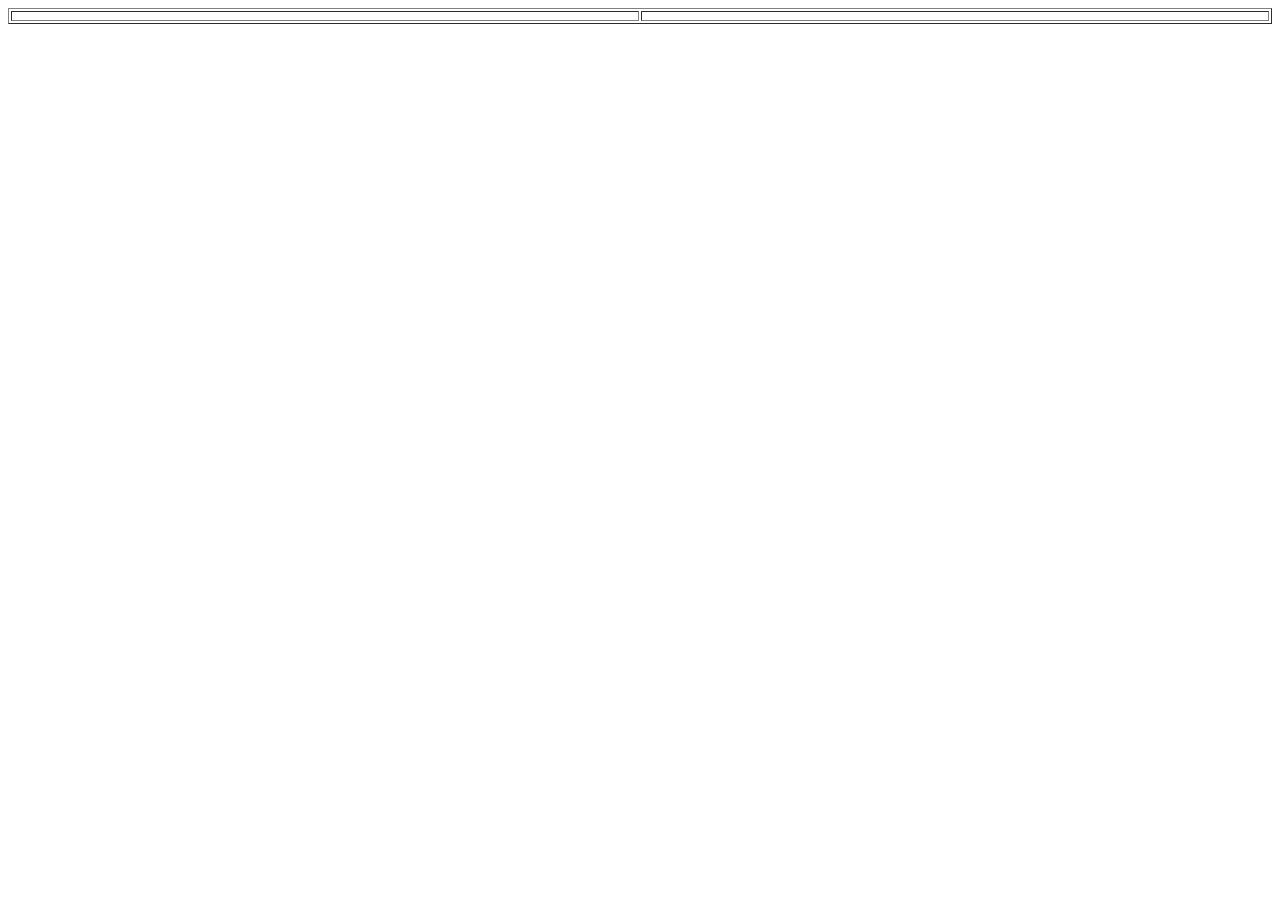
==== index.html @ ec884e60 "first commit" ====
<html>
    <head>
        <title>Threadly Login</title>
    </head>
    <body>
        <form name = "formLogin" action = "" method = "post">
            <table border = "1" width = "100%">
                <tr>
                    <td width = "50%">
                        <table>
                            <tr>
                                <td><td>
                            </tr>
                        </table>
                    </td>
                    <td width = "50%"></td>
                </tr>
            </table>
        </form>
    </body>

</html>
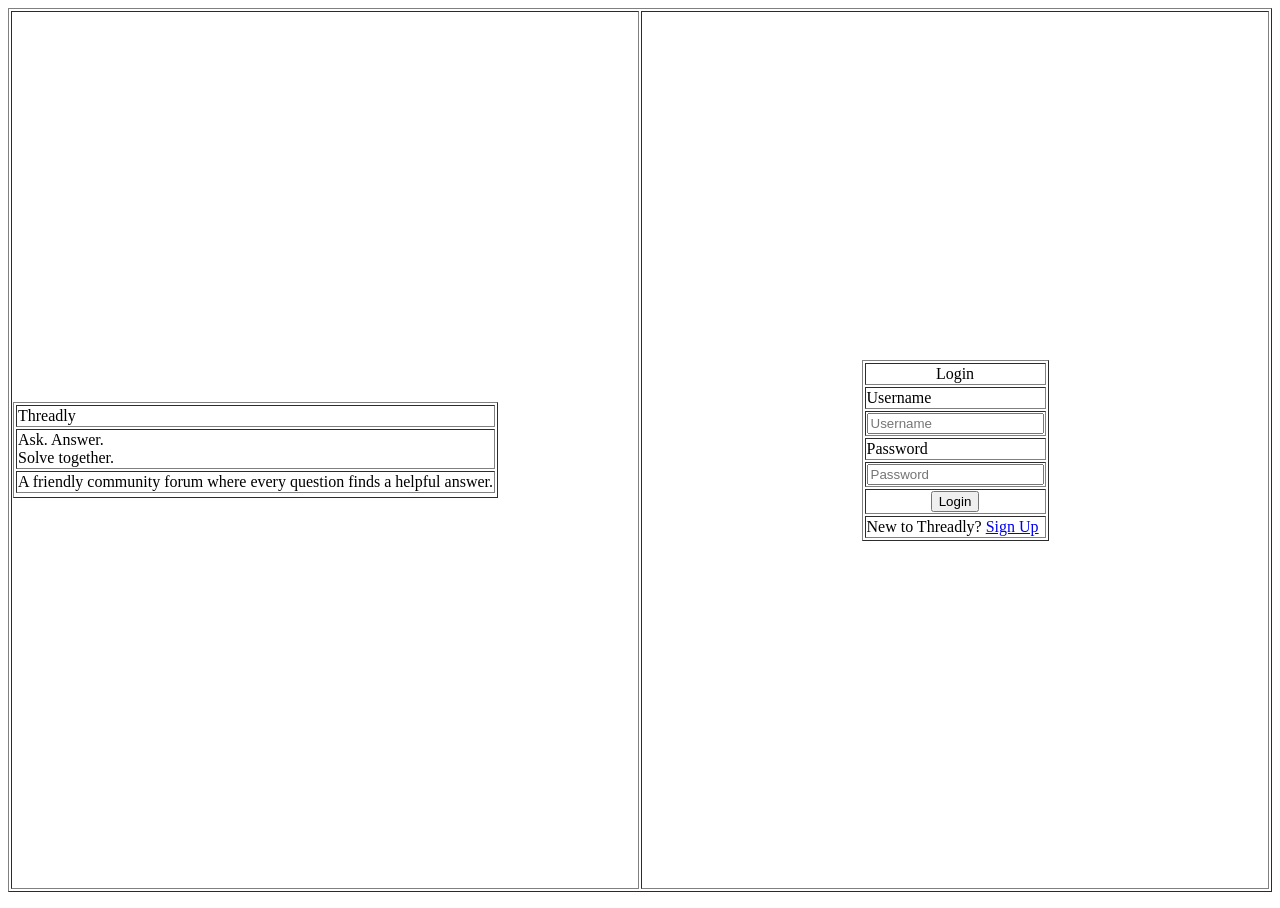
==== commit 8d2be0cb: "added input fields" ====
--- a/index.html
+++ b/index.html
@@ -4,16 +4,46 @@
     </head>
     <body>
         <form name = "formLogin" action = "" method = "post">
-            <table border = "1" width = "100%">
+            <table border = "1" height = "100%" width = "100%">
                 <tr>
-                    <td width = "50%">
-                        <table>
+                    <td width ="50%">
+                        <table border = "1">
                             <tr>
-                                <td><td>
+                                <td>Threadly</td>
+                            </tr>
+                            <tr>
+                                <td>Ask. Answer. <br>Solve together.</td>
+                            </tr>
+                            <tr>
+                                <td><p>A friendly community forum where every question finds a helpful answer.</p></td>
+                            <tr>
+                        </table>
+                    </td>
+                    <td>
+                        <table align = "center" border = "1">
+                            <tr>
+                                <td align = "center">Login</td>
+                            </tr>
+                            <tr>
+                                <td>Username</td>
+                            </tr>
+                            <tr>
+                                <td><input type = "text" placeholder = "Username"></td>
+                            </tr>
+                            <tr>
+                                <td>Password</td>
+                            </tr>
+                            <tr>
+                                <td><input type = "text" placeholder = "Password"></td>
+                            </tr>
+                            <tr>
+                                <td align = "center"><input type = "submit" value = "Login"></td>
+                            </tr>
+                            <tr>
+                                <td>New to Threadly? <a href = "signup" >Sign Up</a></td>
                             </tr>
                         </table>
                     </td>
-                    <td width = "50%"></td>
                 </tr>
             </table>
         </form>
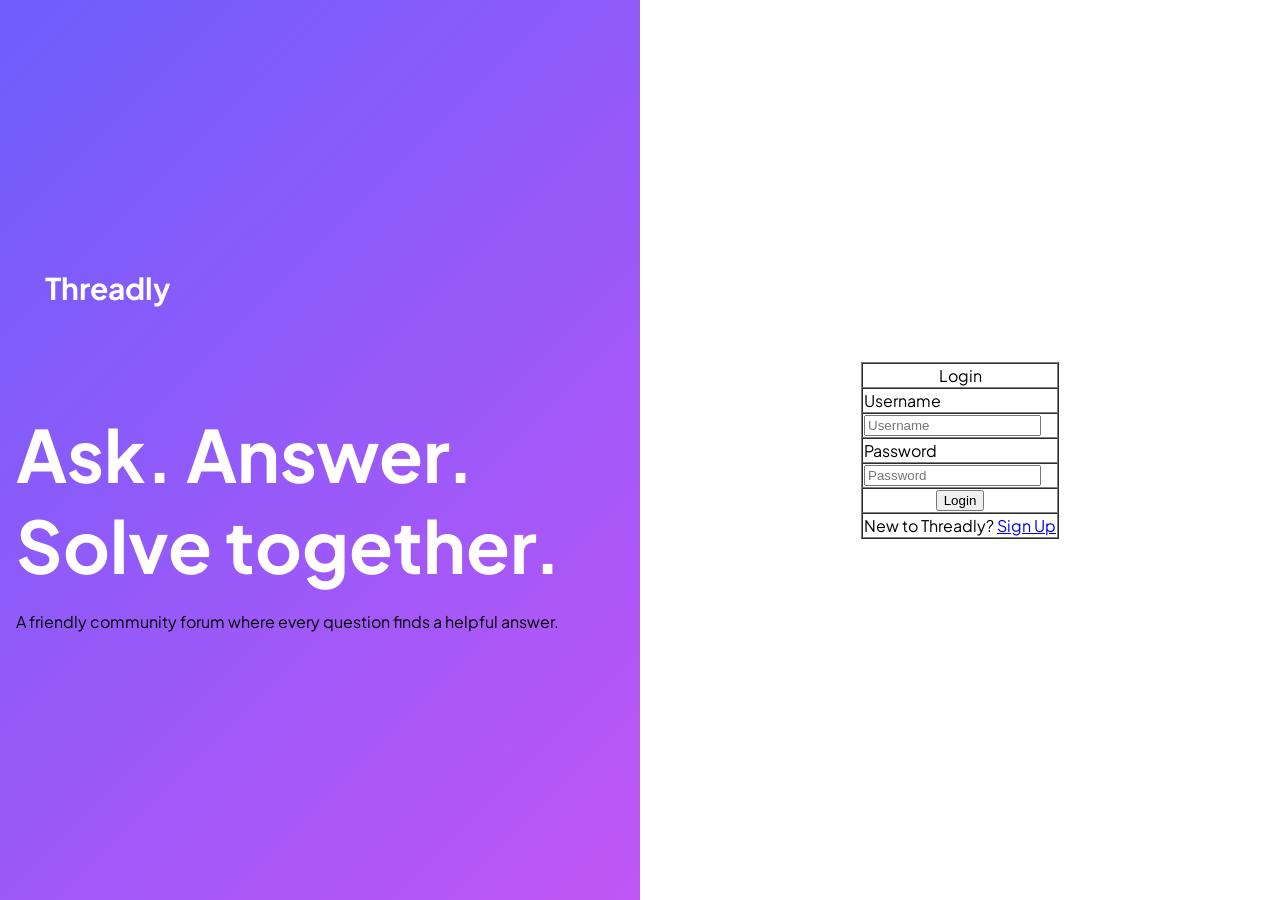
==== commit a5d1e36f: "started css" ====
--- a/index.html
+++ b/index.html
@@ -1,24 +1,27 @@
 <html>
     <head>
         <title>Threadly Login</title>
+        <link href="https://fonts.googleapis.com/css2?family=Plus+Jakarta+Sans:wght@400;500;600;700;800&display=swap" rel="stylesheet">
+        <link rel = "stylesheet" type = "text/css" href = "/css/styles.css">
     </head>
     <body>
         <form name = "formLogin" action = "" method = "post">
-            <table border = "1" height = "100%" width = "100%">
+            <table id = "layout">
                 <tr>
-                    <td width ="50%">
-                        <table border = "1">
+                    <td class = "login-details">
+                        <table>
                             <tr>
-                                <td>Threadly</td>
+                                <td class = "name">Threadly</td>
                             </tr>
                             <tr>
-                                <td>Ask. Answer. <br>Solve together.</td>
+                                <td class = "motto">Ask. Answer. <br>Solve together.</td>
                             </tr>
                             <tr>
-                                <td><p>A friendly community forum where every question finds a helpful answer.</p></td>
-                            <tr>
+                                <td>A friendly community forum where every question finds a helpful answer.</td>
+                            </tr>
                         </table>
                     </td>
+                
                     <td>
                         <table align = "center" border = "1">
                             <tr>
--- a/css/styles.css
+++ b/css/styles.css
@@ -0,0 +1,43 @@
+.login-details
+{
+    background : linear-gradient(135deg, #6d5efc, #c056f5);
+    width: 50%;
+    padding-left: 15px;
+    padding-right: 15px;
+}
+.name
+{
+    padding-left: 30px;
+    padding-bottom: 100px;
+    
+    font-size: 30px;
+    font-weight: bold;
+    color: white;
+}
+.motto
+{
+    
+    color: white;
+    font-weight: bold;
+    font-size: 72px;
+    padding-bottom: 20px;
+    
+}
+body
+{
+    margin: 0;
+    padding: 0;
+    height: 100%;
+    font-family: Plus Jakarta Sans;
+}
+#layout
+{
+    padding: 0;
+    height: 100%;
+    width: 100%;
+
+}
+table 
+{
+    border-spacing: 0;
+}
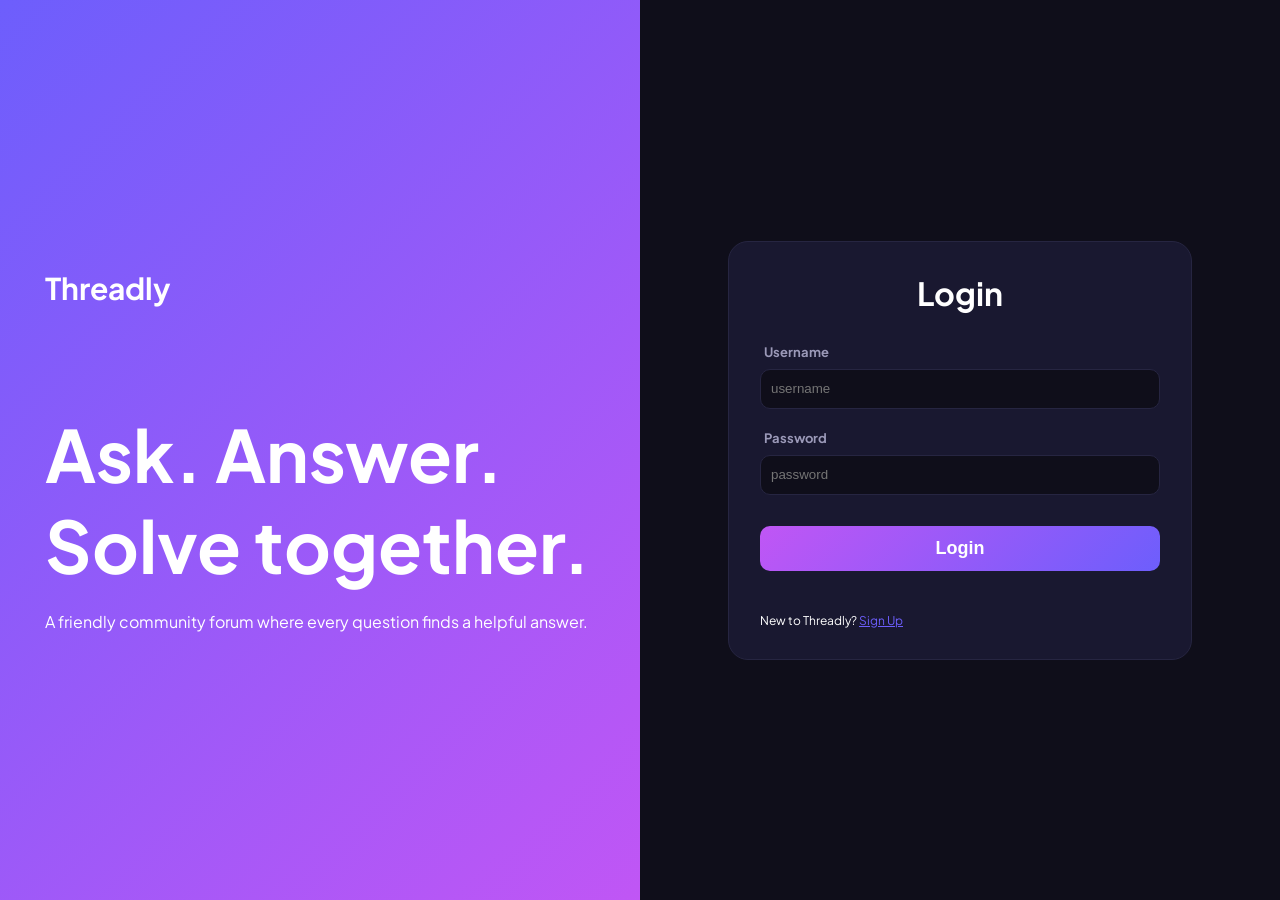
==== commit 234a8d53: "added signup.html" ====
--- a/index.html
+++ b/index.html
@@ -8,7 +8,7 @@
         <form name = "formLogin" action = "" method = "post">
             <table id = "layout">
                 <tr>
-                    <td class = "login-details">
+                    <td class = "login-info">
                         <table>
                             <tr>
                                 <td class = "name">Threadly</td>
@@ -17,33 +17,34 @@
                                 <td class = "motto">Ask. Answer. <br>Solve together.</td>
                             </tr>
                             <tr>
-                                <td>A friendly community forum where every question finds a helpful answer.</td>
+                                <td id = "description">A friendly community forum where every question finds a helpful answer.</td>
                             </tr>
                         </table>
                     </td>
                 
-                    <td>
-                        <table align = "center" border = "1">
+                    <td class = "login-details-background">
+                        <table class = "login-details">
                             <tr>
-                                <td align = "center">Login</td>
+                                <td class = "login-title">Login</td>
                             </tr>
                             <tr>
-                                <td>Username</td>
+                                <td class = "input-names">Username</td>
                             </tr>
                             <tr>
-                                <td><input type = "text" placeholder = "Username"></td>
+                                <td class = "input-cells"><input type = "text" placeholder = "username" name = "username" class = "textbox"></td>
                             </tr>
                             <tr>
-                                <td>Password</td>
+                                <td class = "input-names">Password</td>
                             </tr>
                             <tr>
-                                <td><input type = "text" placeholder = "Password"></td>
+                                <td class = "input-cells"><input type = "text" placeholder = "password" name = "password" class = "textbox"></td>
                             </tr>
                             <tr>
-                                <td align = "center"><input type = "submit" value = "Login"></td>
+                                <td><input type = "submit" value = "Login" class = "login-button"></td>
                             </tr>
+                           
                             <tr>
-                                <td>New to Threadly? <a href = "signup" >Sign Up</a></td>
+                                <td class = "switch-login">New to Threadly? <a href = "signup.html" class = "switch-link">Sign Up</a></td>
                             </tr>
                         </table>
                     </td>
--- a/css/styles.css
+++ b/css/styles.css
@@ -1,9 +1,96 @@
-.login-details
+#layout
+{
+    padding: 0;
+    height: 100%;
+    width: 100%;
+}
+.login-info
 {
     background : linear-gradient(135deg, #6d5efc, #c056f5);
     width: 50%;
     padding-left: 15px;
     padding-right: 15px;
+}
+.login-details-background
+{
+    background-color: #0f0e1a;
+    width: 50%;
+}
+.login-details
+{
+    height: 410px;
+    width: 410px;
+    border-radius: 20px;
+    border : 1.5px solid;
+    border-color: #262541;
+    color : white;
+    margin: auto;
+    background-color: #191830;
+    padding: 30px;
+}
+.login-title
+{
+    text-align: center;
+    font-size: 32px;
+    font-weight: bold;
+    padding-bottom: 30px;
+}
+.input-names
+{
+    height: 0px;
+    font-size: 13px;
+    font-weight: bold;
+    color: #9b99b8 ;
+    padding-left: 5px;
+}
+.input-cells
+{
+    height: 0px;
+    padding-bottom: 20px;
+    padding-top: 8px;
+}
+.textbox
+{
+    width: 400px;
+    height: 40px;
+    border-radius: 10px;
+    border: 1px solid;
+    border-color: #262541;
+    padding: 10px;
+    background-color: #0f0e1a;
+    color: white;
+}
+.textbox:focus /*when textbox is clicked*/
+{
+    outline: 2px solid #6d5efc;
+}
+.login-button /*will also used as sign-up button*/
+{
+    background : linear-gradient(135deg, #c056f5, #6d5efc );
+    width: 400px;
+    height: 45px;
+    border-radius: 10px;
+    border: 0px solid;
+    
+    margin-bottom: 40px;
+    margin-top: 10px;
+    color: white;
+    font-size: 18px;
+    font-weight: bold;
+}
+.login-button:hover
+{
+    background : linear-gradient(135deg, #6d5efc , #c056f5);
+
+}
+.switch-login
+{
+    font-size: 12px;
+}
+.switch-link
+{
+    color: #6d5efc;
+    text-shadow: bold;
 }
 .name
 {
@@ -21,22 +108,24 @@
     font-weight: bold;
     font-size: 72px;
     padding-bottom: 20px;
+    padding-left: 30px;
     
+}
+#description
+{
+    font-size: 16px;
+    color: white;
+    padding-left: 30px;
 }
 body
 {
-    margin: 0;
-    padding: 0;
-    height: 100%;
-    font-family: Plus Jakarta Sans;
-}
-#layout
-{
+    margin: auto;
     padding: 0;
     height: 100%;
     width: 100%;
+    font-family: Plus Jakarta Sans;
+}
 
-}
 table 
 {
     border-spacing: 0;
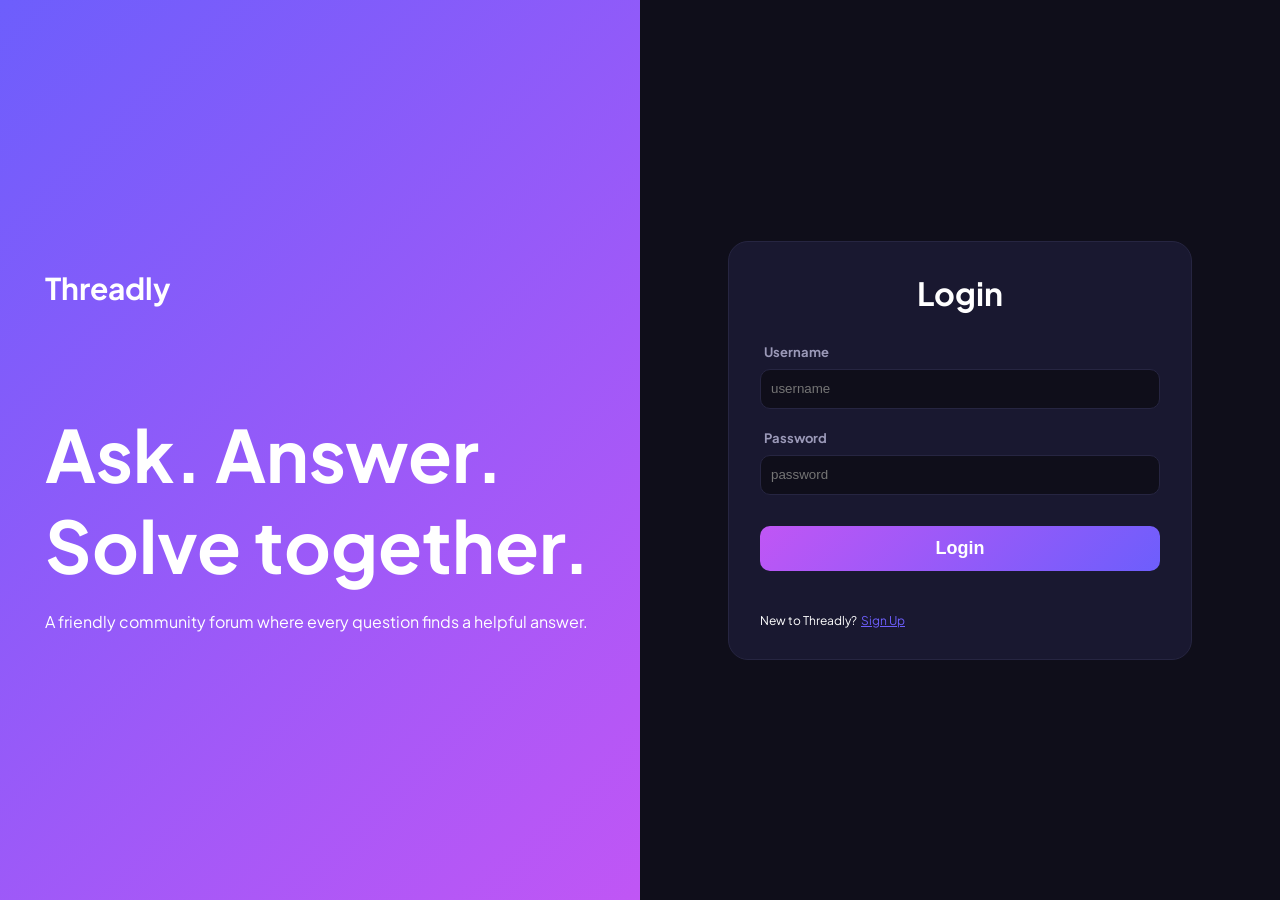
==== commit 3a9baff0: "added connection, register and checkcredetials" ====
--- a/index.html
+++ b/index.html
@@ -2,10 +2,10 @@
     <head>
         <title>Threadly Login</title>
         <link href="https://fonts.googleapis.com/css2?family=Plus+Jakarta+Sans:wght@400;500;600;700;800&display=swap" rel="stylesheet">
-        <link rel = "stylesheet" type = "text/css" href = "/css/styles.css">
+        <link rel = "stylesheet" type = "text/css" href = "css/styles.css">
     </head>
     <body>
-        <form name = "formLogin" action = "" method = "post">
+        <form name = "formLogin" action = "checkcredentials.php" method = "post">
             <table id = "layout">
                 <tr>
                     <td class = "login-info">
@@ -44,7 +44,7 @@
                             </tr>
                            
                             <tr>
-                                <td class = "switch-login">New to Threadly? <a href = "signup.html" class = "switch-link">Sign Up</a></td>
+                                <td class = "switch-login">New to Threadly?&nbsp;&nbsp;<a href = "signup.html" class = "switch-link">Sign Up</a></td>
                             </tr>
                         </table>
                     </td>
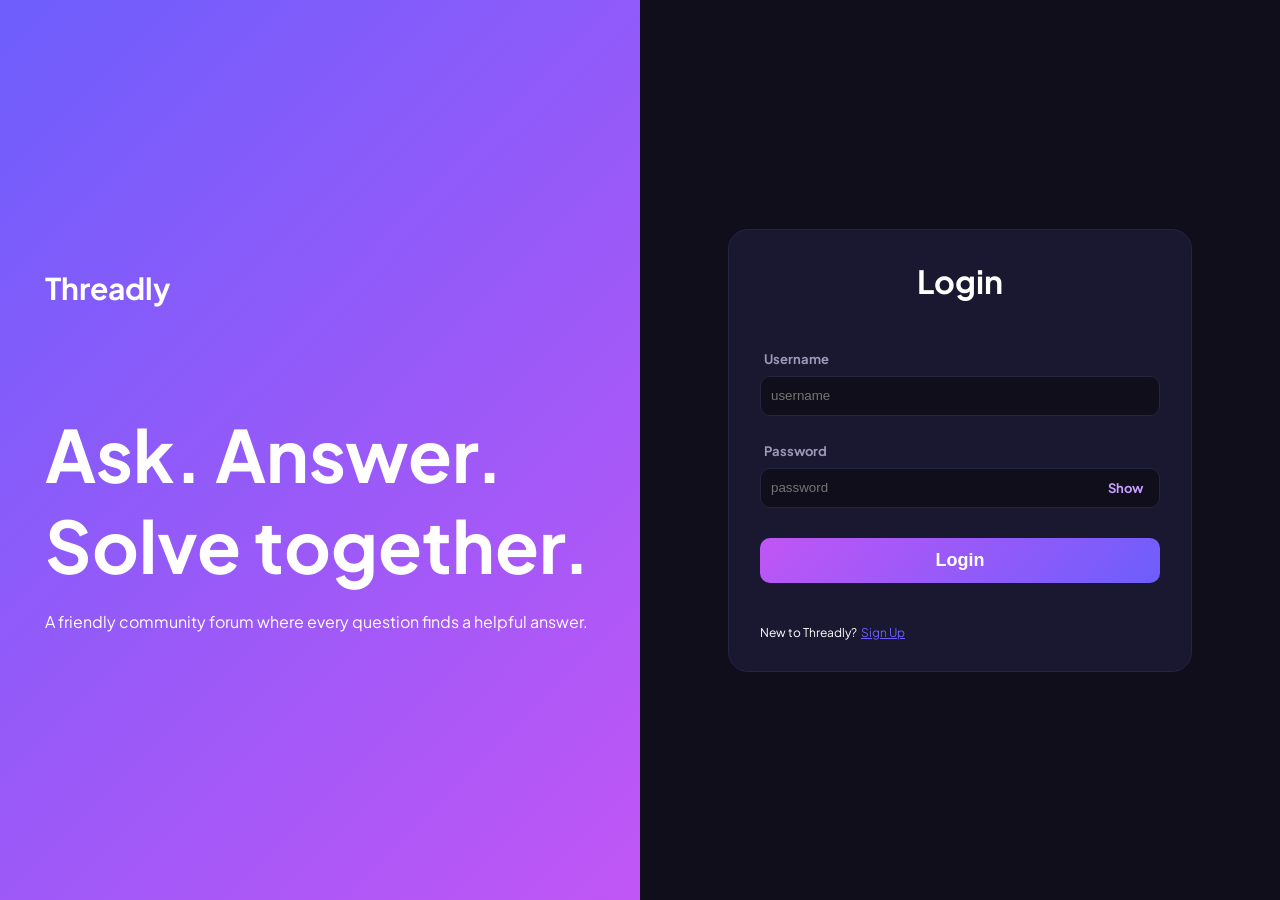
==== commit f647ddbf: "error html" ====
--- a/index.html
+++ b/index.html
@@ -2,49 +2,67 @@
     <head>
         <title>Threadly Login</title>
         <link href="https://fonts.googleapis.com/css2?family=Plus+Jakarta+Sans:wght@400;500;600;700;800&display=swap" rel="stylesheet">
-        <link rel = "stylesheet" type = "text/css" href = "css/styles.css">
+        <link rel="stylesheet" type="text/css" href="css/styles.css">
+        <script src="js/loginerrors.js" defer></script>
+        <script type="text/javascript" src="js/validatelogin.js"></script>
     </head>
+
     <body>
-        <form name = "formLogin" action = "checkcredentials.php" method = "post">
-            <table id = "layout">
+        <form name="formLogin" action="checkcredentials.php" method="post">
+            <table id="layout">
                 <tr>
-                    <td class = "login-info">
+                    <td class="login-info">
                         <table>
                             <tr>
-                                <td class = "name">Threadly</td>
+                                <td class="name">Threadly</td>
                             </tr>
                             <tr>
-                                <td class = "motto">Ask. Answer. <br>Solve together.</td>
+                                <td class="motto">Ask. Answer.<br>Solve together.</td>
                             </tr>
                             <tr>
-                                <td id = "description">A friendly community forum where every question finds a helpful answer.</td>
+                                <td id="description">A friendly community forum where every question finds a helpful answer.</td>
                             </tr>
                         </table>
                     </td>
-                
-                    <td class = "login-details-background">
-                        <table class = "login-details">
+
+                    <td class="login-details-background">
+                        <table class="login-details">
                             <tr>
-                                <td class = "login-title">Login</td>
+                                <td class="login-title">Login</td>
                             </tr>
                             <tr>
-                                <td class = "input-names">Username</td>
+                                <td class="input-names">Username</td>
                             </tr>
                             <tr>
-                                <td class = "input-cells"><input type = "text" placeholder = "username" name = "username" class = "textbox"></td>
+                                <td class="input-cells">
+                                    <input type="text" name="username" placeholder="username" class="textbox">
+                                </td>
                             </tr>
                             <tr>
-                                <td class = "input-names">Password</td>
+                                <td><p id="errorUsername" class="error"></p></td>
                             </tr>
                             <tr>
-                                <td class = "input-cells"><input type = "text" placeholder = "password" name = "password" class = "textbox"></td>
+                                <td class="input-names">Password</td>
                             </tr>
                             <tr>
-                                <td><input type = "submit" value = "Login" class = "login-button"></td>
+                                <td class="input-cells">
+                                    <div class="password-container">
+                                        <input type="password" name="password" id="password" placeholder="password" class="textbox">
+                                        <input type="button" id="passwordToggleButton" class="password-toggle" onclick="togglePassword()" value="Show">
+                                    </div>
+                                </td>
                             </tr>
-                           
                             <tr>
-                                <td class = "switch-login">New to Threadly?&nbsp;&nbsp;<a href = "signup.html" class = "switch-link">Sign Up</a></td>
+                                <td><p id="errorPassword" class="error"></p></td>
+                            </tr>
+                            <tr>
+                                <td><p id="loginError" class="error"></p></td>
+                            </tr>
+                            <tr>
+                                <td><input type="submit" value="Login" class="login-button"></td>
+                            </tr>
+                            <tr>
+                                <td class="switch-login">New to Threadly?&nbsp;&nbsp;<a href="signup.html" class="switch-link">Sign Up</a></td>
                             </tr>
                         </table>
                     </td>
@@ -52,5 +70,4 @@
             </table>
         </form>
     </body>
-
 </html>
--- a/css/styles.css
+++ b/css/styles.css
@@ -42,14 +42,15 @@
     font-weight: bold;
     color: #9b99b8 ;
     padding-left: 5px;
+    padding-top: 20px;
 }
 .input-cells
 {
     height: 0px;
-    padding-bottom: 20px;
+    padding-bottom: 5px;
     padding-top: 8px;
 }
-.textbox
+.textbox,textarea
 {
     width: 400px;
     height: 40px;
@@ -64,7 +65,7 @@
 {
     outline: 2px solid #6d5efc;
 }
-.login-button /*will also used as sign-up button*/
+.login-button /*will also used as sign-up,post button*/
 {
     background : linear-gradient(135deg, #c056f5, #6d5efc );
     width: 400px;
@@ -73,7 +74,7 @@
     border: 0px solid;
     
     margin-bottom: 40px;
-    margin-top: 10px;
+    margin-top: 20px;
     color: white;
     font-size: 18px;
     font-weight: bold;
@@ -129,4 +130,349 @@
 table 
 {
     border-spacing: 0;
+}
+.error
+{
+    font-size: 12px;
+    margin-left: 8px ;
+    color: red;
+}
+.threadly-title
+{
+    background: linear-gradient(135deg, #6d5efc, #c056f5);
+    background-clip: text;
+    color: transparent;
+    font-weight: 800;
+    font-size: 24px;
+    padding-left: 15px;
+    width: 20px;
+}
+.home-body
+{
+    background-color: #0f0e1a;
+    font-family: Plus Jakarta Sans;
+    margin: auto;
+    padding: 0;
+    height: 100%;
+    width: 100%;
+    color: white;
+    overflow: hidden; 
+}
+#username
+{
+    color: white;
+    font-weight: bold;
+    padding-right: 20px;
+    text-align: right;  
+}
+#logout-button
+{
+    width: 80px;
+    height: 30px;
+    border-radius: 10px;
+    border: 1px solid;
+    border-color: red;
+    margin-top: 10px;
+    color: red;
+    background-color: transparent;
+    font-size: 14px;
+    font-weight: bold;
+    margin: auto;
+    margin-top: 15px;
+}
+#logout-button:hover
+{
+    width: 80px;
+    height: 30px;
+    border-radius: 10px;
+    border: 1px solid;
+    border-color: red;
+    color: #0f0e1a;
+    background-color: red;
+    font-size: 14px;
+    font-weight: bold;
+    margin: auto;
+    margin-top: 15px;
+}
+#logout-button-background
+{
+    width: 100px;
+    padding-right: 10px;
+}
+.password-container
+{
+    position: relative;
+}
+
+.password-container .textbox
+{
+    width: 100%;
+    box-sizing: border-box;
+    padding-right: 65px;
+}
+
+.password-toggle
+{
+    position: absolute;
+    right: 12px;
+    top: 50%;
+    transform: translateY(-50%);
+    background: transparent;
+    border: none;
+    padding: 5px;
+    color: #c7a0ff;
+    font-family: inherit;
+    font-size: 13px;
+    font-weight: bold;
+    cursor: pointer;
+}
+
+.password-toggle:hover
+{
+    color: white;
+}
+
+#top-nav-bar
+{
+    height: 60px; 
+    background-color: #191830 ;
+    border-spacing: 0;
+}
+#left-nav-bar
+{
+    height: calc(100vh - 80px); /*screen height - top bar (60px) - top and bottom margin (20px)*/
+    /*vh gets full screen size*/
+    width: 250px;
+    background-color: #191830 ;
+    color: white;
+    border-spacing: 0;
+    margin: 10px;
+    border-radius: 20px;
+    border : 1.5px solid #262541;
+}
+#input-area
+{
+    background-color: #302338 ;
+    margin: auto;
+    margin-top: 20px;
+    margin-bottom: 20px;
+    width: 100%;
+    height: 100px;
+    padding: 15px;
+    border-radius: 20px;
+    border : 1.5px solid #262541;
+}
+#content-area /*scrolling area*/
+{
+    height: calc(100vh - 60px); 
+    overflow-y: auto;
+    overflow-x: hidden;
+    padding-right: 20px; 
+    box-sizing: border-box;
+    scrollbar-width: thin;
+    scrollbar-color: #262541 transparent;
+}
+#title-textbox
+{
+    width: 500px;
+    box-sizing: border-box;
+    font-family: Plus Jakarta Sans;
+    margin-bottom: 10px;
+}
+#content-textbox
+{
+    width: 100%;
+    height: 100px;
+    padding-right: 15px;
+    box-sizing: border-box;
+    font-family: Plus Jakarta Sans;
+}
+.post-button /*will also used as sign-up,post button*/
+{
+    background : linear-gradient(135deg, #c056f5, #6d5efc );
+    width: 70px;
+    height: 43.26px;
+    border-radius: 10px;
+    border: 0px solid;
+    
+    margin-bottom: 15px;
+    margin-top: 20px;
+    color: white;
+    font-size: 18px;
+    font-weight: bold;
+}
+.post-button:hover
+{
+    background : linear-gradient(135deg, #6d5efc , #c056f5);
+}
+.thread-card
+{
+    background-color: #191830 ;
+    width: 100%;
+    margin-bottom: 20px;
+    padding: 15px;
+    border-radius: 20px;
+    border : 1.5px solid #262541;
+    color: white;
+    
+}
+.thread-card:hover
+{
+    outline: transparent;
+    border-color: #6d5efc;
+}
+.thread-content
+{
+    color: #9b99b8;
+    padding-bottom: 15px;
+    overflow-wrap: anywhere; /*breaks very long words instead of overflowing*/
+}
+.thread-user
+{
+    font-size: 13px;
+    font-weight: bold;
+    color: #6d5efc;
+    padding-left: 5px;
+    padding-top: 15px;
+    text-align: left;
+}
+.user-image-thread-background
+{
+    width : 30px;
+}
+.nav-button
+{
+    text-decoration: none;  /*removes underline*/
+    display: block;
+    padding: 15px;
+    margin-bottom: 10px;
+    font-weight: bold;
+    border-radius: 10px;
+    color: #9b99b8;
+}
+.nav-button-active
+{
+    text-decoration: none; /*removes underline*/
+    display: block;
+    padding: 15px;
+    margin-bottom: 10px;
+    font-weight: bold;
+    border-radius: 10px;
+    background-color: #6d5efc;
+    color: white;
+}
+.nav-button:hover
+{   
+    background-color: #262541;
+    color: white;
+}
+
+
+.search-bar:focus-within {
+    border-color: #6d5efc;
+    
+}
+
+.search-bar {
+    background-color: #262541;
+    border: 1px solid #464064;
+    padding: 12px;
+    border: none;
+    outline: none;
+    border-radius: 20px;
+    width: 100%;;
+    color: white;
+    font-size: 14px;
+    padding-top: 10px;
+    
+}
+
+
+.search-button {
+    padding: 12px;
+    border: none;
+    border-radius: 50px;
+    background: linear-gradient(135deg, #c056f5, #6d5efc);
+    color: white;
+    font-weight: 600;
+    text-align: right;
+    margin:10px;
+}
+
+.search-button:hover {
+    background: linear-gradient(135deg, #6d5efc, #c056f5);
+}
+
+.search-button:active {
+    transform: scale(0.97);
+}
+
+.error-page
+{
+    background-color: #0f0e1a;
+    font-family: "Plus Jakarta Sans", Arial, sans-serif;
+    color: white;
+    margin: 0;
+}
+
+.error-box
+{
+    width: 450px;
+    margin: 150px auto;
+    padding: 30px;
+    text-align: center;
+    background-color: #191830;
+    border: 1.5px solid #262541;
+    border-radius: 20px;
+}
+
+.error-title
+{
+    font-size: 28px;
+    margin-bottom: 15px;
+}
+
+.error-description
+{
+    color: #9b99b8;
+    line-height: 1.6;
+    padding-bottom: 20px;
+}
+
+.error-button
+{
+    display: inline-block;
+    width: 120px;
+    margin: 10px 3px;
+    border: 1px solid transparent;
+    border-radius: 10px;
+    color: white;
+    font-size: 16px;
+    font-weight: bold;
+    text-align: center;
+    text-decoration: none;
+    line-height: 43px;
+    cursor: pointer;
+}
+
+.error-home
+{
+    background: linear-gradient(135deg, #c056f5, #6d5efc);
+}
+
+.error-home:hover
+{
+    background: linear-gradient(135deg, #6d5efc, #c056f5);
+}
+
+.error-login
+{
+    background-color: #262541;
+    border-color: #454363;
+    color: #c7c5dc;
+}
+
+.error-login:hover
+{
+    background-color: #343250;
 }
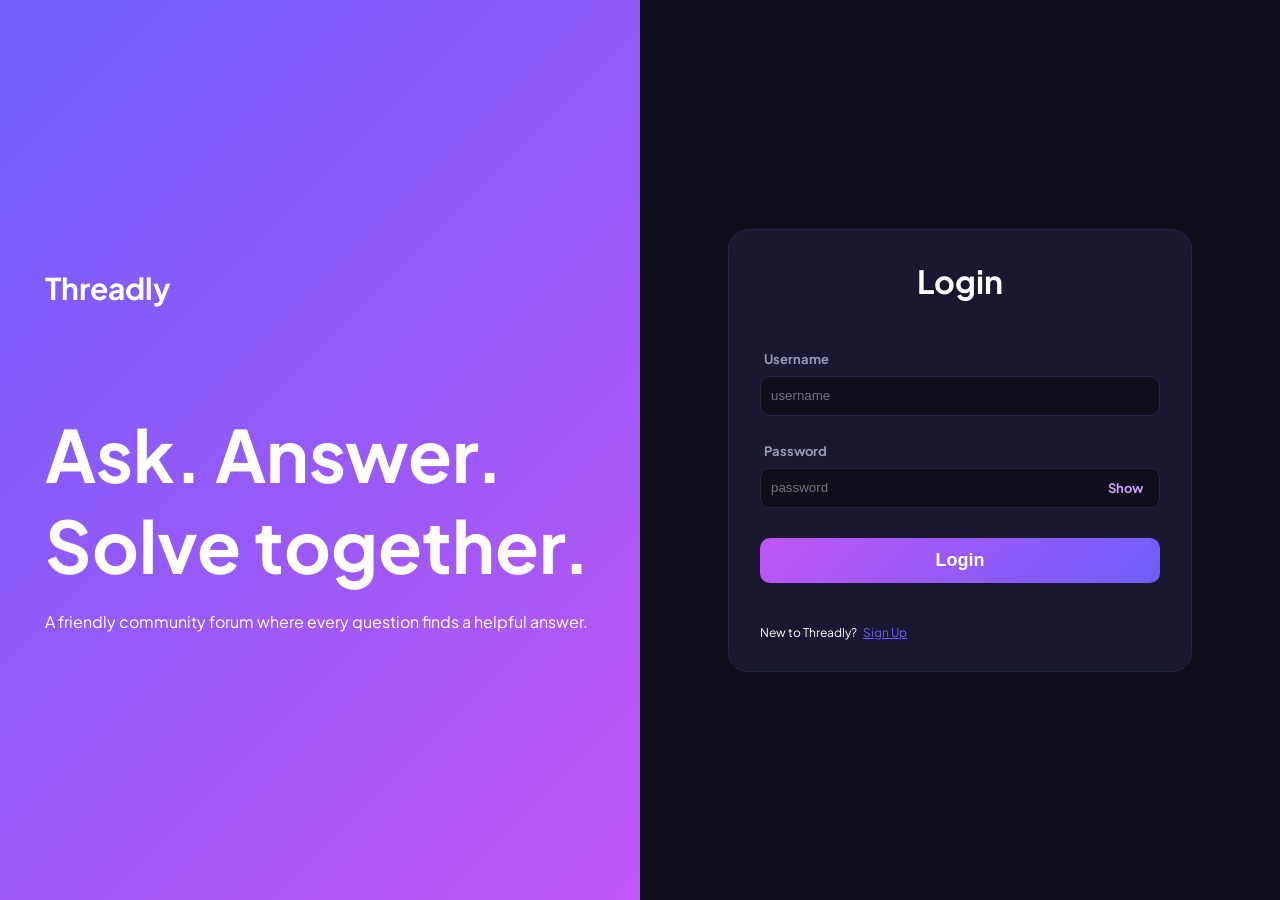
==== commit 81c7a7ba: "befor a big change" ====
--- a/index.html
+++ b/index.html
@@ -1,10 +1,12 @@
+
 <html>
     <head>
         <title>Threadly Login</title>
         <link href="https://fonts.googleapis.com/css2?family=Plus+Jakarta+Sans:wght@400;500;600;700;800&display=swap" rel="stylesheet">
-        <link rel="stylesheet" type="text/css" href="css/styles.css">
+        <link rel="stylesheet" type="text/css" href="css/styles.css?v=2">
         <script src="js/loginerrors.js" defer></script>
-        <script type="text/javascript" src="js/validatelogin.js"></script>
+        <script src ="js/togglepassword.js"></script>
+        <script src="js/validatelogin.js"></script>
     </head>
 
     <body>
@@ -17,10 +19,16 @@
                                 <td class="name">Threadly</td>
                             </tr>
                             <tr>
-                                <td class="motto">Ask. Answer.<br>Solve together.</td>
+                                <td class="motto">
+                                    Ask. Answer.<br>
+                                    Solve together.
+                                </td>
                             </tr>
                             <tr>
-                                <td id="description">A friendly community forum where every question finds a helpful answer.</td>
+                                <td id="description">
+                                    A friendly community forum where every
+                                    question finds a helpful answer.
+                                </td>
                             </tr>
                         </table>
                     </td>
@@ -30,6 +38,7 @@
                             <tr>
                                 <td class="login-title">Login</td>
                             </tr>
+
                             <tr>
                                 <td class="input-names">Username</td>
                             </tr>
@@ -39,8 +48,11 @@
                                 </td>
                             </tr>
                             <tr>
-                                <td><p id="errorUsername" class="error"></p></td>
+                                <td>
+                                    <p id="errorUsername" class="error"></p>
+                                </td>
                             </tr>
+
                             <tr>
                                 <td class="input-names">Password</td>
                             </tr>
@@ -53,16 +65,28 @@
                                 </td>
                             </tr>
                             <tr>
-                                <td><p id="errorPassword" class="error"></p></td>
+                                <td>
+                                    <p id="errorPassword" class="error"></p>
+                                </td>
                             </tr>
+
                             <tr>
-                                <td><p id="loginError" class="error"></p></td>
+                                <td>
+                                    <p id="loginError" class="error"></p>
+                                </td>
                             </tr>
+
                             <tr>
-                                <td><input type="submit" value="Login" class="login-button"></td>
+                                <td>
+                                    <input type="submit" value="Login" class="login-button">
+                                </td>
                             </tr>
+
                             <tr>
-                                <td class="switch-login">New to Threadly?&nbsp;&nbsp;<a href="signup.html" class="switch-link">Sign Up</a></td>
+                                <td class="switch-login">
+                                    New to Threadly?&nbsp;&nbsp;
+                                    <a href="signup.html" class="switch-link">Sign Up</a>
+                                </td>
                             </tr>
                         </table>
                     </td>
